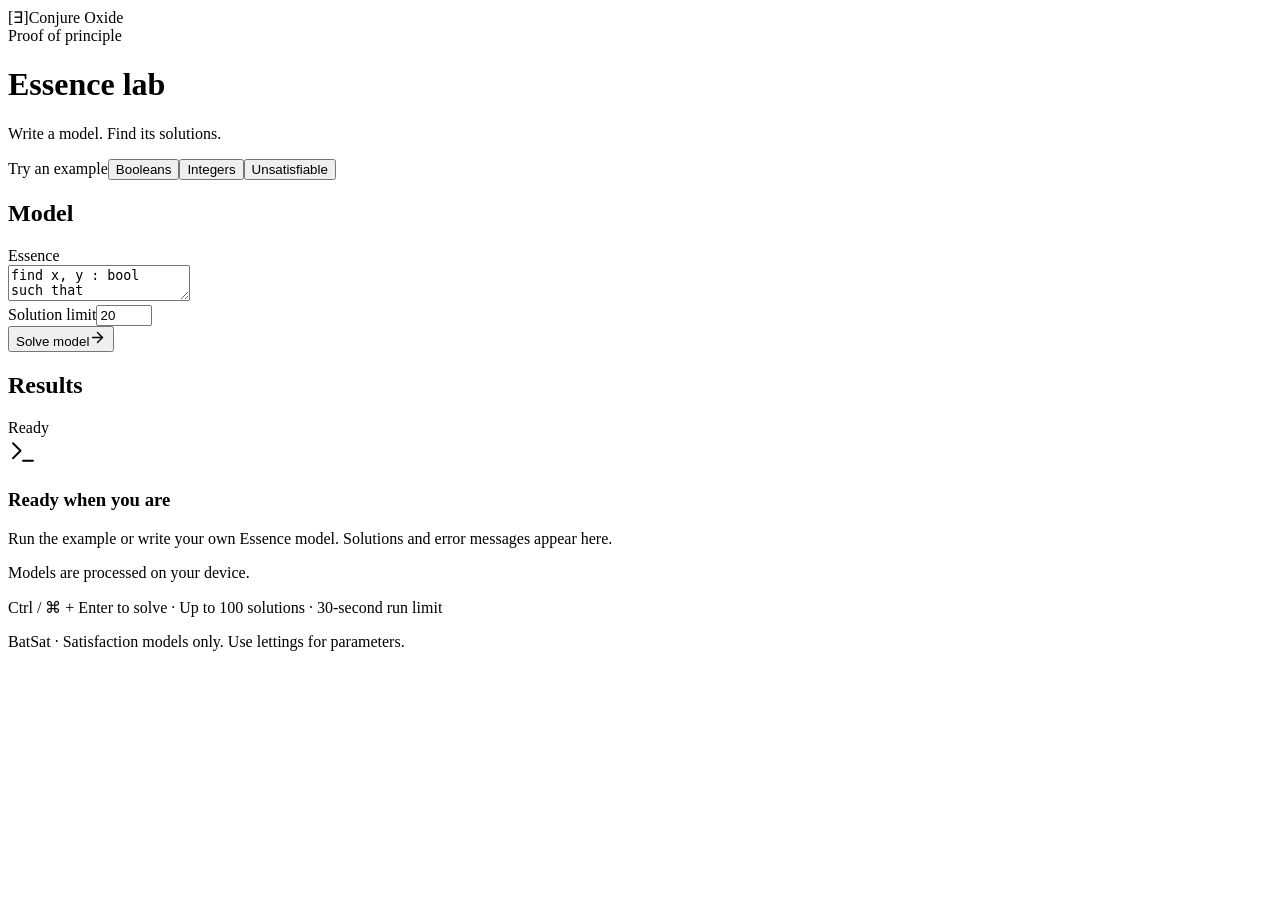
==== index.html @ 1ece5a0e "Publish browser Essence solver proof of principle" ====
<!DOCTYPE html><html lang="en"><head><meta charSet="utf-8"/><meta name="viewport" content="width=device-width, initial-scale=1"/><link rel="stylesheet" href="/conjure-oxide/_next/static/css/index.D-EB26er.css" data-rsc-css-href="/conjure-oxide/_next/static/css/index.D-EB26er.css" data-precedence="vite-rsc/importer-resources"/><link rel="modulepreload" fetchPriority="low" href="/conjure-oxide/_next/static/chunks/index-D1ZuF86F.js"/><script src="/conjure-oxide/_next/static/chunks/rolldown-runtime-B1eV6Wa5.js" type="module" async=""></script><script src="/conjure-oxide/_next/static/chunks/framework-BOWSNNFM.js" type="module" async=""></script><link rel="modulepreload" href="/conjure-oxide/_next/static/chunks/layout-segment-context-C2r4auB1.js" crossorigin=""/><link rel="modulepreload" href="/conjure-oxide/_next/static/chunks/page-CfJSIsMN.js" crossorigin=""/><title>Essence lab · Conjure Oxide</title><meta name="description" content="Write an Essence model and solve it directly in your browser with Conjure Oxide."/><script>Object.assign(((self[Symbol.for("vinext.navigationRuntime")]??={bootstrap:{routeManifest:null},functions:{}}).bootstrap.rsc??={rsc:[]}),{params:{},nav:{"pathname":"/","searchParams":[]}})</script><link rel="modulepreload" href="/conjure-oxide/_next/static/chunks/index-D1ZuF86F.js" />
</head><body><header class="topbar"><div class="brand"><span class="brand-mark" aria-hidden="true">[∃]</span>Conjure Oxide</div><span class="pill">Proof of principle</span></header><main><div class="title-row"><div><h1>Essence lab</h1><p class="subtitle">Write a model. Find its solutions.</p></div><div class="examples"><span>Try an example</span><button type="button" tabindex="0" data-slot="button" class="group/button inline-flex shrink-0 items-center justify-center rounded-lg border bg-clip-padding text-sm font-medium whitespace-nowrap transition-all outline-none select-none focus-visible:border-ring focus-visible:ring-3 focus-visible:ring-ring/50 active:not-aria-[haspopup]:translate-y-px disabled:pointer-events-none disabled:opacity-50 aria-invalid:border-destructive aria-invalid:ring-3 aria-invalid:ring-destructive/20 dark:aria-invalid:border-destructive/50 dark:aria-invalid:ring-destructive/40 [&amp;_svg]:pointer-events-none [&amp;_svg]:shrink-0 [&amp;_svg:not([class*=&#x27;size-&#x27;])]:size-4 border-border bg-background hover:bg-muted hover:text-foreground aria-expanded:bg-muted aria-expanded:text-foreground dark:border-input dark:bg-input/30 dark:hover:bg-input/50 h-8 gap-1.5 px-2.5 has-data-[icon=inline-end]:pr-2 has-data-[icon=inline-start]:pl-2">Booleans</button><button type="button" tabindex="0" data-slot="button" class="group/button inline-flex shrink-0 items-center justify-center rounded-lg border bg-clip-padding text-sm font-medium whitespace-nowrap transition-all outline-none select-none focus-visible:border-ring focus-visible:ring-3 focus-visible:ring-ring/50 active:not-aria-[haspopup]:translate-y-px disabled:pointer-events-none disabled:opacity-50 aria-invalid:border-destructive aria-invalid:ring-3 aria-invalid:ring-destructive/20 dark:aria-invalid:border-destructive/50 dark:aria-invalid:ring-destructive/40 [&amp;_svg]:pointer-events-none [&amp;_svg]:shrink-0 [&amp;_svg:not([class*=&#x27;size-&#x27;])]:size-4 border-border bg-background hover:bg-muted hover:text-foreground aria-expanded:bg-muted aria-expanded:text-foreground dark:border-input dark:bg-input/30 dark:hover:bg-input/50 h-8 gap-1.5 px-2.5 has-data-[icon=inline-end]:pr-2 has-data-[icon=inline-start]:pl-2">Integers</button><button type="button" tabindex="0" data-slot="button" class="group/button inline-flex shrink-0 items-center justify-center rounded-lg border bg-clip-padding text-sm font-medium whitespace-nowrap transition-all outline-none select-none focus-visible:border-ring focus-visible:ring-3 focus-visible:ring-ring/50 active:not-aria-[haspopup]:translate-y-px disabled:pointer-events-none disabled:opacity-50 aria-invalid:border-destructive aria-invalid:ring-3 aria-invalid:ring-destructive/20 dark:aria-invalid:border-destructive/50 dark:aria-invalid:ring-destructive/40 [&amp;_svg]:pointer-events-none [&amp;_svg]:shrink-0 [&amp;_svg:not([class*=&#x27;size-&#x27;])]:size-4 border-border bg-background hover:bg-muted hover:text-foreground aria-expanded:bg-muted aria-expanded:text-foreground dark:border-input dark:bg-input/30 dark:hover:bg-input/50 h-8 gap-1.5 px-2.5 has-data-[icon=inline-end]:pr-2 has-data-[icon=inline-start]:pl-2">Unsatisfiable</button></div></div><div class="workspace"><section class="panel editor dark" aria-labelledby="model-heading"><div class="panel-head"><h2 id="model-heading"><label for="model">Model</label></h2><span>Essence</span></div><textarea data-slot="textarea" class="flex field-sizing-content min-h-16 w-full rounded-lg border border-input bg-transparent px-2.5 py-2 text-base transition-colors outline-none placeholder:text-muted-foreground focus-visible:border-ring focus-visible:ring-3 focus-visible:ring-ring/50 disabled:cursor-not-allowed disabled:bg-input/50 disabled:opacity-50 aria-invalid:border-destructive aria-invalid:ring-3 aria-invalid:ring-destructive/20 md:text-sm dark:bg-input/30 dark:disabled:bg-input/80 dark:aria-invalid:border-destructive/50 dark:aria-invalid:ring-destructive/40" id="model" spellCheck="false" autoCapitalize="off" autoCorrect="off" aria-describedby="model-help">find x, y : bool
such that
    x != y
</textarea><div class="controls"><label class="limit" for="limit">Solution limit<input id="limit" type="number" data-slot="input" min="1" max="100" aria-invalid="false" class="h-8 w-full min-w-0 rounded-lg border border-input bg-transparent px-2.5 py-1 text-base transition-colors outline-none file:inline-flex file:h-6 file:border-0 file:bg-transparent file:text-sm file:font-medium file:text-foreground placeholder:text-muted-foreground focus-visible:border-ring focus-visible:ring-3 focus-visible:ring-ring/50 disabled:pointer-events-none disabled:cursor-not-allowed disabled:bg-input/50 disabled:opacity-50 aria-invalid:border-destructive aria-invalid:ring-3 aria-invalid:ring-destructive/20 md:text-sm dark:bg-input/30 dark:disabled:bg-input/80 dark:aria-invalid:border-destructive/50 dark:aria-invalid:ring-destructive/40" value="20"/></label><div class="solve-actions"><button type="button" tabindex="0" data-slot="button" class="group/button inline-flex shrink-0 items-center justify-center rounded-lg border border-transparent bg-clip-padding text-sm font-medium whitespace-nowrap transition-all outline-none select-none focus-visible:border-ring focus-visible:ring-3 focus-visible:ring-ring/50 active:not-aria-[haspopup]:translate-y-px disabled:pointer-events-none disabled:opacity-50 aria-invalid:border-destructive aria-invalid:ring-3 aria-invalid:ring-destructive/20 dark:aria-invalid:border-destructive/50 dark:aria-invalid:ring-destructive/40 [&amp;_svg]:pointer-events-none [&amp;_svg]:shrink-0 [&amp;_svg:not([class*=&#x27;size-&#x27;])]:size-4 bg-primary text-primary-foreground hover:bg-primary/80 h-8 gap-1.5 px-2.5 has-data-[icon=inline-end]:pr-2 has-data-[icon=inline-start]:pl-2 solve-button">Solve model<svg xmlns="http://www.w3.org/2000/svg" width="17" height="17" viewBox="0 0 24 24" fill="none" stroke="currentColor" stroke-width="2" stroke-linecap="round" stroke-linejoin="round" class="lucide lucide-arrow-right" aria-hidden="true"><path d="M5 12h14"></path><path d="m12 5 7 7-7 7"></path></svg></button></div></div></section><section class="panel" aria-labelledby="results-heading" aria-busy="false"><div class="panel-head"><h2 id="results-heading">Results</h2><span class="status " role="status"><i class="dot"></i>Ready</span></div><div class="results"><div class="empty"><svg xmlns="http://www.w3.org/2000/svg" width="30" height="30" viewBox="0 0 24 24" fill="none" stroke="currentColor" stroke-width="1.5" stroke-linecap="round" stroke-linejoin="round" class="lucide lucide-terminal" aria-hidden="true"><path d="M12 19h8"></path><path d="m4 17 6-6-6-6"></path></svg><h3>Ready when you are</h3><p>Run the example or write your own Essence model. Solutions and error messages appear here.</p></div></div><div class="result-footer">Models are processed on your device.</div></section></div><div class="footnote"><p id="model-help">Ctrl / ⌘ + Enter to solve · Up to 100 solutions · 30-second run limit</p><p>BatSat · Satisfaction models only. Use lettings for parameters.</p></div></main><script type="module" src="/conjure-oxide/_next/static/chunks/index-D1ZuF86F.js" id="_R_" async=""></script><script>((self[Symbol.for("vinext.navigationRuntime")]??={bootstrap:{routeManifest:null},functions:{}}).bootstrap.rsc??={rsc:[]}).rsc.push("2:I[\"c859ea1946e4\",[],\"Children\",1]\n")</script><script>((self[Symbol.for("vinext.navigationRuntime")]??={bootstrap:{routeManifest:null},functions:{}}).bootstrap.rsc??={rsc:[]}).rsc.push("3:I[\"76d458b5142b\",[],\"GlobalErrorBoundary\",1]\n")</script><script>((self[Symbol.for("vinext.navigationRuntime")]??={bootstrap:{routeManifest:null},functions:{}}).bootstrap.rsc??={rsc:[]}).rsc.push("4:I[\"fbe22925fc69\",[],\"default\",1]\n")</script><script>((self[Symbol.for("vinext.navigationRuntime")]??={bootstrap:{routeManifest:null},functions:{}}).bootstrap.rsc??={rsc:[]}).rsc.push("5:I[\"76d458b5142b\",[],\"ErrorBoundary\",1]\n")</script><script>((self[Symbol.for("vinext.navigationRuntime")]??={bootstrap:{routeManifest:null},functions:{}}).bootstrap.rsc??={rsc:[]}).rsc.push("6:I[\"046b06bfa7bd\",[],\"LayoutSegmentProvider\",1]\n")</script><script>((self[Symbol.for("vinext.navigationRuntime")]??={bootstrap:{routeManifest:null},functions:{}}).bootstrap.rsc??={rsc:[]}).rsc.push("7:I[\"c859ea1946e4\",[],\"Slot\",1]\n")</script><script>((self[Symbol.for("vinext.navigationRuntime")]??={bootstrap:{routeManifest:null},functions:{}}).bootstrap.rsc??={rsc:[]}).rsc.push("8:I[\"76d458b5142b\",[],\"NotFoundBoundary\",1]\n")</script><script>((self[Symbol.for("vinext.navigationRuntime")]??={bootstrap:{routeManifest:null},functions:{}}).bootstrap.rsc??={rsc:[]}).rsc.push("9:I[\"b6a85666c16b\",[],\"AppRouterScrollTarget\",1]\n")</script><script>((self[Symbol.for("vinext.navigationRuntime")]??={bootstrap:{routeManifest:null},functions:{}}).bootstrap.rsc??={rsc:[]}).rsc.push("a:I[\"76d458b5142b\",[],\"RedirectBoundary\",1]\n")</script><script>((self[Symbol.for("vinext.navigationRuntime")]??={bootstrap:{routeManifest:null},functions:{}}).bootstrap.rsc??={rsc:[]}).rsc.push(":HL[\"/conjure-oxide/_next/static/css/index.D-EB26er.css\",\"style\"     ]\n")</script><script>((self[Symbol.for("vinext.navigationRuntime")]??={bootstrap:{routeManifest:null},functions:{}}).bootstrap.rsc??={rsc:[]}).rsc.push("0:{\"page:/\":\"$L1\",\"layout:/\":[[[\"$\",\"link\",\"css:/conjure-oxide/_next/static/css/index.D-EB26er.css\",{\"rel\":\"stylesheet\",\"precedence\":\"vite-rsc/importer-resources\",\"href\":\"/conjure-oxide/_next/static/css/index.D-EB26er.css\",\"data-rsc-css-href\":\"/conjure-oxide/_next/static/css/index.D-EB26er.css\"}],\"$undefined\"],[\"$\",\"html\",null,{\"lang\":\"en\",\"children\":[\"$\",\"body\",null,{\"children\":[\"$\",\"$L2\",null,{}]}]}]],\"route:/\":[[[\"$\",\"meta\",null,{\"charSet\":\"utf-8\"}],[[\"$\",\"title\",\"0\",{\"children\":\"Essence lab · Conjure Oxide\"}],[\"$\",\"meta\",\"1\",{\"name\":\"description\",\"content\":\"Write an Essence model and solve it directly in your browser with Conjure Oxide.\"}]],[[\"$\",\"meta\",\"0\",{\"name\":\"viewport\",\"content\":\"width=device-width, initial-scale=1\"}]]],[\"$\",\"$L3\",null,{\"fallback\":\"$4\",\"children\":[\"$\",\"$L5\",null,{\"fallback\":\"$4\",\"children\":[\"$\",\"$L6\",null,{\"providerId\":\"layout:/\",\"segmentMap\":{\"children\":[]},\"children\":[\"$\",\"$L7\",null,{\"id\":\"layout:/\",\"parallelSlots\":\"$undefined\",\"children\":[\"$\",\"$L8\",null,{\"resetKey\":\"\",\"fallback\":[[\"$\",\"title\",null,{\"children\":\"404: This page could not be found.\"}],[\"$\",\"div\",null,{\"style\":{\"fontFamily\":\"system-ui,\\\"Segoe UI\\\",Roboto,Helvetica,Arial,sans-serif,\\\"Apple Color Emoji\\\",\\\"Segoe UI Emoji\\\"\",\"height\":\"100vh\",\"textAlign\":\"center\",\"display\":\"flex\",\"flexDirection\":\"column\",\"alignItems\":\"center\",\"justifyContent\":\"center\"},\"children\":[\"$\",\"div\",null,{\"children\":[[\"$\",\"style\",null,{\"dangerouslySetInnerHTML\":{\"__html\":\"body{color:#000;background:#fff;margin:0}.next-error-h1{border-right:1px solid rgba(0,0,0,.3)}@media (prefers-color-scheme:dark){body{color:#fff;background:#000}.next-error-h1{border-right:1px solid rgba(255,255,255,.3)}}\"}}],[\"$\",\"h1\",null,{\"className\":\"next-error-h1\",\"style\":{\"display\":\"inline-block\",\"margin\":\"0 20px 0 0\",\"padding\":\"0 23px 0 0\",\"fontSize\":24,\"fontWeight\":500,\"verticalAlign\":\"top\",\"lineHeight\":\"49px\"},\"children\":404}],[\"$\",\"div\",null,{\"style\":{\"display\":\"inline-block\"},\"children\":[\"$\",\"h2\",null,{\"style\":{\"fontSize\":14,\"fontWeight\":400,\"lineHeight\":\"49px\",\"margin\":0},\"children\":\"This page could not be found.\"}]}]]}]}]],\"children\":[\"$\",\"$L9\",null,{\"children\":[\"$\",\"$La\",null,{\"children\":[[\"$\",\"$L6\",null,{\"providerId\":\"page:/\",\"segmentMap\":{\"children\":[\"__PAGE__\"]},\"children\":[\"$\",\"$L7\",null,{\"id\":\"page:/\"}]}],null]}]}]}]}]}]}]}],null,null],\"__route\":\"route:/\",\"__interceptionContext\":null,\"__layoutIds\":[\"layout:/\"],\"__rootLayout\":\"/\",\"__bfcacheSegmentIdentities\":{\"layout:/\":\"[\\\"layout\\\",\\\"layout:/\\\",\\\"root-boundary:/\\\",\\\"\\\"]\",\"page:/\":\"[\\\"page\\\",\\\"page:/\\\",\\\"root-boundary:/\\\",\\\"\\\"]\"},\"__srcPage\":[\"page\"],\"__layoutFlags\":{\"layout:/\":\"s\"},\"__artifactCompatibility\":{\"schemaVersion\":1,\"graphVersion\":\"app-route-graph:1177fd80f83fa7b0\",\"deploymentVersion\":\"56f64ff7-f9aa-4e78-abe9-997e83420e9f\",\"appElementsSchemaVersion\":1,\"rscPayloadSchemaVersion\":1,\"rootBoundaryId\":\"/\",\"renderEpoch\":null}}\n")</script><script>((self[Symbol.for("vinext.navigationRuntime")]??={bootstrap:{routeManifest:null},functions:{}}).bootstrap.rsc??={rsc:[]}).rsc.push("b:I[\"6efdf509a785\",[],\"default\",1]\n")</script><script>((self[Symbol.for("vinext.navigationRuntime")]??={bootstrap:{routeManifest:null},functions:{}}).bootstrap.rsc??={rsc:[]}).rsc.push("1:[\"$\",\"$Lb\",null,{\"params\":\"$@c\",\"searchParams\":\"$@d\"}]\n")</script><script>((self[Symbol.for("vinext.navigationRuntime")]??={bootstrap:{routeManifest:null},functions:{}}).bootstrap.rsc??={rsc:[]}).rsc.push("c:{}\n")</script><script>((self[Symbol.for("vinext.navigationRuntime")]??={bootstrap:{routeManifest:null},functions:{}}).bootstrap.rsc??={rsc:[]}).rsc.push("d:{}\n")</script><script>Object.assign(((self[Symbol.for("vinext.navigationRuntime")]??={bootstrap:{routeManifest:null},functions:{}}).bootstrap.rsc??={rsc:[]}),{"initialCacheKind":"dynamic"});((self[Symbol.for("vinext.navigationRuntime")]??={bootstrap:{routeManifest:null},functions:{}}).bootstrap.rsc??={rsc:[]}).done=true</script></body></html>
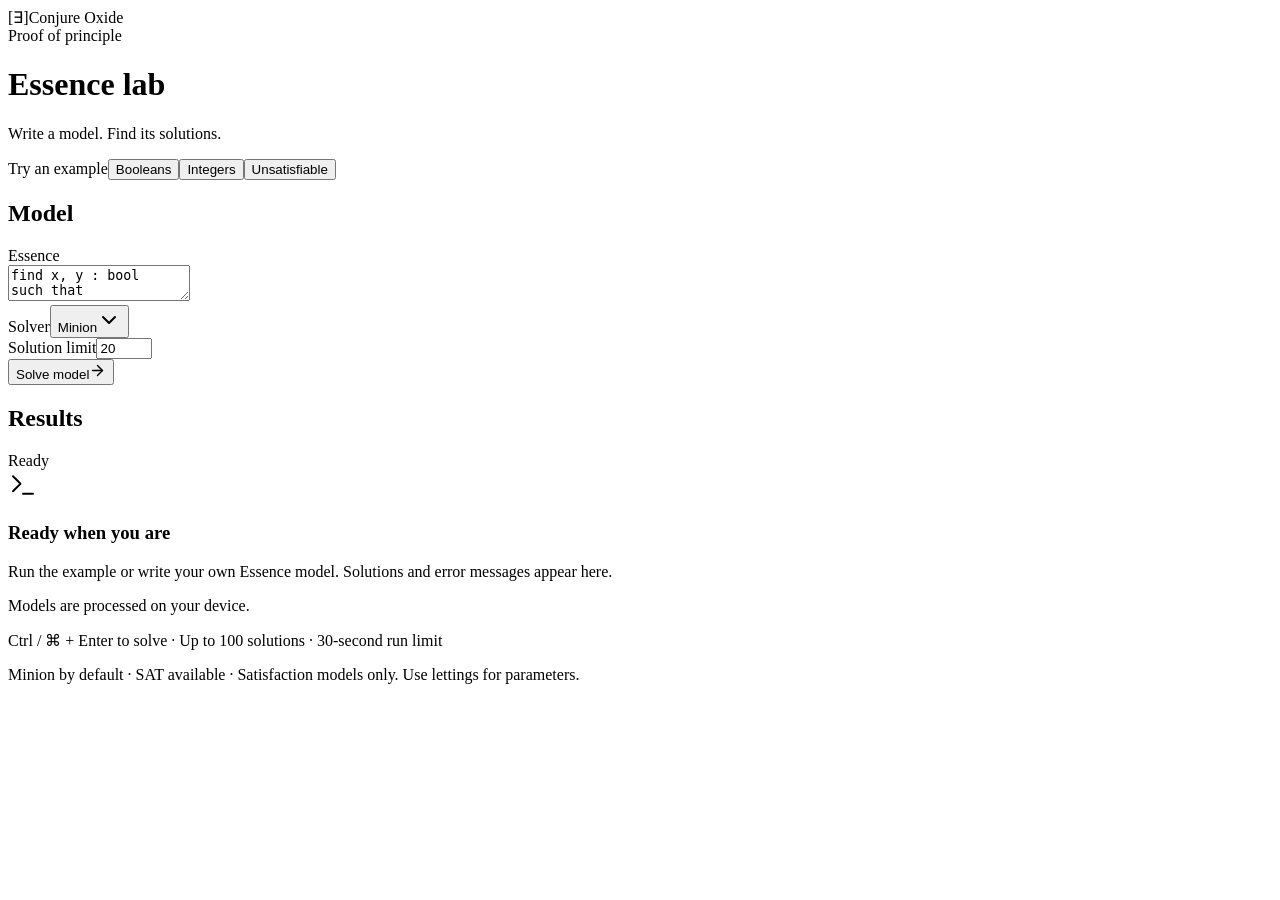
==== commit ff281c16: "Use Minion by default and offer SAT in the Essence demo" ====
--- a/index.html
+++ b/index.html
@@ -1,5 +1,5 @@
-<!DOCTYPE html><html lang="en"><head><meta charSet="utf-8"/><meta name="viewport" content="width=device-width, initial-scale=1"/><link rel="stylesheet" href="/conjure-oxide/_next/static/css/index.D-EB26er.css" data-rsc-css-href="/conjure-oxide/_next/static/css/index.D-EB26er.css" data-precedence="vite-rsc/importer-resources"/><link rel="modulepreload" fetchPriority="low" href="/conjure-oxide/_next/static/chunks/index-D1ZuF86F.js"/><script src="/conjure-oxide/_next/static/chunks/rolldown-runtime-B1eV6Wa5.js" type="module" async=""></script><script src="/conjure-oxide/_next/static/chunks/framework-BOWSNNFM.js" type="module" async=""></script><link rel="modulepreload" href="/conjure-oxide/_next/static/chunks/layout-segment-context-C2r4auB1.js" crossorigin=""/><link rel="modulepreload" href="/conjure-oxide/_next/static/chunks/page-CfJSIsMN.js" crossorigin=""/><title>Essence lab · Conjure Oxide</title><meta name="description" content="Write an Essence model and solve it directly in your browser with Conjure Oxide."/><script>Object.assign(((self[Symbol.for("vinext.navigationRuntime")]??={bootstrap:{routeManifest:null},functions:{}}).bootstrap.rsc??={rsc:[]}),{params:{},nav:{"pathname":"/","searchParams":[]}})</script><link rel="modulepreload" href="/conjure-oxide/_next/static/chunks/index-D1ZuF86F.js" />
+<!DOCTYPE html><html lang="en"><head><meta charSet="utf-8"/><meta name="viewport" content="width=device-width, initial-scale=1"/><link rel="stylesheet" href="/conjure-oxide/_next/static/css/index.CBWcEV_o.css" data-rsc-css-href="/conjure-oxide/_next/static/css/index.CBWcEV_o.css" data-precedence="vite-rsc/importer-resources"/><link rel="modulepreload" fetchPriority="low" href="/conjure-oxide/_next/static/chunks/index-B_EiYoEO.js"/><script src="/conjure-oxide/_next/static/chunks/rolldown-runtime-B1eV6Wa5.js" type="module" async=""></script><script src="/conjure-oxide/_next/static/chunks/framework-BOWSNNFM.js" type="module" async=""></script><link rel="modulepreload" href="/conjure-oxide/_next/static/chunks/layout-segment-context-Cfo13xNK.js" crossorigin=""/><link rel="modulepreload" href="/conjure-oxide/_next/static/chunks/page-0G1RDQ4y.js" crossorigin=""/><title>Essence lab · Conjure Oxide</title><meta name="description" content="Write an Essence model and solve it directly in your browser with Conjure Oxide."/><script>Object.assign(((self[Symbol.for("vinext.navigationRuntime")]??={bootstrap:{routeManifest:null},functions:{}}).bootstrap.rsc??={rsc:[]}),{params:{},nav:{"pathname":"/","searchParams":[]}})</script><link rel="modulepreload" href="/conjure-oxide/_next/static/chunks/index-B_EiYoEO.js" />
 </head><body><header class="topbar"><div class="brand"><span class="brand-mark" aria-hidden="true">[∃]</span>Conjure Oxide</div><span class="pill">Proof of principle</span></header><main><div class="title-row"><div><h1>Essence lab</h1><p class="subtitle">Write a model. Find its solutions.</p></div><div class="examples"><span>Try an example</span><button type="button" tabindex="0" data-slot="button" class="group/button inline-flex shrink-0 items-center justify-center rounded-lg border bg-clip-padding text-sm font-medium whitespace-nowrap transition-all outline-none select-none focus-visible:border-ring focus-visible:ring-3 focus-visible:ring-ring/50 active:not-aria-[haspopup]:translate-y-px disabled:pointer-events-none disabled:opacity-50 aria-invalid:border-destructive aria-invalid:ring-3 aria-invalid:ring-destructive/20 dark:aria-invalid:border-destructive/50 dark:aria-invalid:ring-destructive/40 [&amp;_svg]:pointer-events-none [&amp;_svg]:shrink-0 [&amp;_svg:not([class*=&#x27;size-&#x27;])]:size-4 border-border bg-background hover:bg-muted hover:text-foreground aria-expanded:bg-muted aria-expanded:text-foreground dark:border-input dark:bg-input/30 dark:hover:bg-input/50 h-8 gap-1.5 px-2.5 has-data-[icon=inline-end]:pr-2 has-data-[icon=inline-start]:pl-2">Booleans</button><button type="button" tabindex="0" data-slot="button" class="group/button inline-flex shrink-0 items-center justify-center rounded-lg border bg-clip-padding text-sm font-medium whitespace-nowrap transition-all outline-none select-none focus-visible:border-ring focus-visible:ring-3 focus-visible:ring-ring/50 active:not-aria-[haspopup]:translate-y-px disabled:pointer-events-none disabled:opacity-50 aria-invalid:border-destructive aria-invalid:ring-3 aria-invalid:ring-destructive/20 dark:aria-invalid:border-destructive/50 dark:aria-invalid:ring-destructive/40 [&amp;_svg]:pointer-events-none [&amp;_svg]:shrink-0 [&amp;_svg:not([class*=&#x27;size-&#x27;])]:size-4 border-border bg-background hover:bg-muted hover:text-foreground aria-expanded:bg-muted aria-expanded:text-foreground dark:border-input dark:bg-input/30 dark:hover:bg-input/50 h-8 gap-1.5 px-2.5 has-data-[icon=inline-end]:pr-2 has-data-[icon=inline-start]:pl-2">Integers</button><button type="button" tabindex="0" data-slot="button" class="group/button inline-flex shrink-0 items-center justify-center rounded-lg border bg-clip-padding text-sm font-medium whitespace-nowrap transition-all outline-none select-none focus-visible:border-ring focus-visible:ring-3 focus-visible:ring-ring/50 active:not-aria-[haspopup]:translate-y-px disabled:pointer-events-none disabled:opacity-50 aria-invalid:border-destructive aria-invalid:ring-3 aria-invalid:ring-destructive/20 dark:aria-invalid:border-destructive/50 dark:aria-invalid:ring-destructive/40 [&amp;_svg]:pointer-events-none [&amp;_svg]:shrink-0 [&amp;_svg:not([class*=&#x27;size-&#x27;])]:size-4 border-border bg-background hover:bg-muted hover:text-foreground aria-expanded:bg-muted aria-expanded:text-foreground dark:border-input dark:bg-input/30 dark:hover:bg-input/50 h-8 gap-1.5 px-2.5 has-data-[icon=inline-end]:pr-2 has-data-[icon=inline-start]:pl-2">Unsatisfiable</button></div></div><div class="workspace"><section class="panel editor dark" aria-labelledby="model-heading"><div class="panel-head"><h2 id="model-heading"><label for="model">Model</label></h2><span>Essence</span></div><textarea data-slot="textarea" class="flex field-sizing-content min-h-16 w-full rounded-lg border border-input bg-transparent px-2.5 py-2 text-base transition-colors outline-none placeholder:text-muted-foreground focus-visible:border-ring focus-visible:ring-3 focus-visible:ring-ring/50 disabled:cursor-not-allowed disabled:bg-input/50 disabled:opacity-50 aria-invalid:border-destructive aria-invalid:ring-3 aria-invalid:ring-destructive/20 md:text-sm dark:bg-input/30 dark:disabled:bg-input/80 dark:aria-invalid:border-destructive/50 dark:aria-invalid:ring-destructive/40" id="model" spellCheck="false" autoCapitalize="off" autoCorrect="off" aria-describedby="model-help">find x, y : bool
 such that
     x != y
-</textarea><div class="controls"><label class="limit" for="limit">Solution limit<input id="limit" type="number" data-slot="input" min="1" max="100" aria-invalid="false" class="h-8 w-full min-w-0 rounded-lg border border-input bg-transparent px-2.5 py-1 text-base transition-colors outline-none file:inline-flex file:h-6 file:border-0 file:bg-transparent file:text-sm file:font-medium file:text-foreground placeholder:text-muted-foreground focus-visible:border-ring focus-visible:ring-3 focus-visible:ring-ring/50 disabled:pointer-events-none disabled:cursor-not-allowed disabled:bg-input/50 disabled:opacity-50 aria-invalid:border-destructive aria-invalid:ring-3 aria-invalid:ring-destructive/20 md:text-sm dark:bg-input/30 dark:disabled:bg-input/80 dark:aria-invalid:border-destructive/50 dark:aria-invalid:ring-destructive/40" value="20"/></label><div class="solve-actions"><button type="button" tabindex="0" data-slot="button" class="group/button inline-flex shrink-0 items-center justify-center rounded-lg border border-transparent bg-clip-padding text-sm font-medium whitespace-nowrap transition-all outline-none select-none focus-visible:border-ring focus-visible:ring-3 focus-visible:ring-ring/50 active:not-aria-[haspopup]:translate-y-px disabled:pointer-events-none disabled:opacity-50 aria-invalid:border-destructive aria-invalid:ring-3 aria-invalid:ring-destructive/20 dark:aria-invalid:border-destructive/50 dark:aria-invalid:ring-destructive/40 [&amp;_svg]:pointer-events-none [&amp;_svg]:shrink-0 [&amp;_svg:not([class*=&#x27;size-&#x27;])]:size-4 bg-primary text-primary-foreground hover:bg-primary/80 h-8 gap-1.5 px-2.5 has-data-[icon=inline-end]:pr-2 has-data-[icon=inline-start]:pl-2 solve-button">Solve model<svg xmlns="http://www.w3.org/2000/svg" width="17" height="17" viewBox="0 0 24 24" fill="none" stroke="currentColor" stroke-width="2" stroke-linecap="round" stroke-linejoin="round" class="lucide lucide-arrow-right" aria-hidden="true"><path d="M5 12h14"></path><path d="m12 5 7 7-7 7"></path></svg></button></div></div></section><section class="panel" aria-labelledby="results-heading" aria-busy="false"><div class="panel-head"><h2 id="results-heading">Results</h2><span class="status " role="status"><i class="dot"></i>Ready</span></div><div class="results"><div class="empty"><svg xmlns="http://www.w3.org/2000/svg" width="30" height="30" viewBox="0 0 24 24" fill="none" stroke="currentColor" stroke-width="1.5" stroke-linecap="round" stroke-linejoin="round" class="lucide lucide-terminal" aria-hidden="true"><path d="M12 19h8"></path><path d="m4 17 6-6-6-6"></path></svg><h3>Ready when you are</h3><p>Run the example or write your own Essence model. Solutions and error messages appear here.</p></div></div><div class="result-footer">Models are processed on your device.</div></section></div><div class="footnote"><p id="model-help">Ctrl / ⌘ + Enter to solve · Up to 100 solutions · 30-second run limit</p><p>BatSat · Satisfaction models only. Use lettings for parameters.</p></div></main><script type="module" src="/conjure-oxide/_next/static/chunks/index-D1ZuF86F.js" id="_R_" async=""></script><script>((self[Symbol.for("vinext.navigationRuntime")]??={bootstrap:{routeManifest:null},functions:{}}).bootstrap.rsc??={rsc:[]}).rsc.push("2:I[\"c859ea1946e4\",[],\"Children\",1]\n")</script><script>((self[Symbol.for("vinext.navigationRuntime")]??={bootstrap:{routeManifest:null},functions:{}}).bootstrap.rsc??={rsc:[]}).rsc.push("3:I[\"76d458b5142b\",[],\"GlobalErrorBoundary\",1]\n")</script><script>((self[Symbol.for("vinext.navigationRuntime")]??={bootstrap:{routeManifest:null},functions:{}}).bootstrap.rsc??={rsc:[]}).rsc.push("4:I[\"fbe22925fc69\",[],\"default\",1]\n")</script><script>((self[Symbol.for("vinext.navigationRuntime")]??={bootstrap:{routeManifest:null},functions:{}}).bootstrap.rsc??={rsc:[]}).rsc.push("5:I[\"76d458b5142b\",[],\"ErrorBoundary\",1]\n")</script><script>((self[Symbol.for("vinext.navigationRuntime")]??={bootstrap:{routeManifest:null},functions:{}}).bootstrap.rsc??={rsc:[]}).rsc.push("6:I[\"046b06bfa7bd\",[],\"LayoutSegmentProvider\",1]\n")</script><script>((self[Symbol.for("vinext.navigationRuntime")]??={bootstrap:{routeManifest:null},functions:{}}).bootstrap.rsc??={rsc:[]}).rsc.push("7:I[\"c859ea1946e4\",[],\"Slot\",1]\n")</script><script>((self[Symbol.for("vinext.navigationRuntime")]??={bootstrap:{routeManifest:null},functions:{}}).bootstrap.rsc??={rsc:[]}).rsc.push("8:I[\"76d458b5142b\",[],\"NotFoundBoundary\",1]\n")</script><script>((self[Symbol.for("vinext.navigationRuntime")]??={bootstrap:{routeManifest:null},functions:{}}).bootstrap.rsc??={rsc:[]}).rsc.push("9:I[\"b6a85666c16b\",[],\"AppRouterScrollTarget\",1]\n")</script><script>((self[Symbol.for("vinext.navigationRuntime")]??={bootstrap:{routeManifest:null},functions:{}}).bootstrap.rsc??={rsc:[]}).rsc.push("a:I[\"76d458b5142b\",[],\"RedirectBoundary\",1]\n")</script><script>((self[Symbol.for("vinext.navigationRuntime")]??={bootstrap:{routeManifest:null},functions:{}}).bootstrap.rsc??={rsc:[]}).rsc.push(":HL[\"/conjure-oxide/_next/static/css/index.D-EB26er.css\",\"style\"     ]\n")</script><script>((self[Symbol.for("vinext.navigationRuntime")]??={bootstrap:{routeManifest:null},functions:{}}).bootstrap.rsc??={rsc:[]}).rsc.push("0:{\"page:/\":\"$L1\",\"layout:/\":[[[\"$\",\"link\",\"css:/conjure-oxide/_next/static/css/index.D-EB26er.css\",{\"rel\":\"stylesheet\",\"precedence\":\"vite-rsc/importer-resources\",\"href\":\"/conjure-oxide/_next/static/css/index.D-EB26er.css\",\"data-rsc-css-href\":\"/conjure-oxide/_next/static/css/index.D-EB26er.css\"}],\"$undefined\"],[\"$\",\"html\",null,{\"lang\":\"en\",\"children\":[\"$\",\"body\",null,{\"children\":[\"$\",\"$L2\",null,{}]}]}]],\"route:/\":[[[\"$\",\"meta\",null,{\"charSet\":\"utf-8\"}],[[\"$\",\"title\",\"0\",{\"children\":\"Essence lab · Conjure Oxide\"}],[\"$\",\"meta\",\"1\",{\"name\":\"description\",\"content\":\"Write an Essence model and solve it directly in your browser with Conjure Oxide.\"}]],[[\"$\",\"meta\",\"0\",{\"name\":\"viewport\",\"content\":\"width=device-width, initial-scale=1\"}]]],[\"$\",\"$L3\",null,{\"fallback\":\"$4\",\"children\":[\"$\",\"$L5\",null,{\"fallback\":\"$4\",\"children\":[\"$\",\"$L6\",null,{\"providerId\":\"layout:/\",\"segmentMap\":{\"children\":[]},\"children\":[\"$\",\"$L7\",null,{\"id\":\"layout:/\",\"parallelSlots\":\"$undefined\",\"children\":[\"$\",\"$L8\",null,{\"resetKey\":\"\",\"fallback\":[[\"$\",\"title\",null,{\"children\":\"404: This page could not be found.\"}],[\"$\",\"div\",null,{\"style\":{\"fontFamily\":\"system-ui,\\\"Segoe UI\\\",Roboto,Helvetica,Arial,sans-serif,\\\"Apple Color Emoji\\\",\\\"Segoe UI Emoji\\\"\",\"height\":\"100vh\",\"textAlign\":\"center\",\"display\":\"flex\",\"flexDirection\":\"column\",\"alignItems\":\"center\",\"justifyContent\":\"center\"},\"children\":[\"$\",\"div\",null,{\"children\":[[\"$\",\"style\",null,{\"dangerouslySetInnerHTML\":{\"__html\":\"body{color:#000;background:#fff;margin:0}.next-error-h1{border-right:1px solid rgba(0,0,0,.3)}@media (prefers-color-scheme:dark){body{color:#fff;background:#000}.next-error-h1{border-right:1px solid rgba(255,255,255,.3)}}\"}}],[\"$\",\"h1\",null,{\"className\":\"next-error-h1\",\"style\":{\"display\":\"inline-block\",\"margin\":\"0 20px 0 0\",\"padding\":\"0 23px 0 0\",\"fontSize\":24,\"fontWeight\":500,\"verticalAlign\":\"top\",\"lineHeight\":\"49px\"},\"children\":404}],[\"$\",\"div\",null,{\"style\":{\"display\":\"inline-block\"},\"children\":[\"$\",\"h2\",null,{\"style\":{\"fontSize\":14,\"fontWeight\":400,\"lineHeight\":\"49px\",\"margin\":0},\"children\":\"This page could not be found.\"}]}]]}]}]],\"children\":[\"$\",\"$L9\",null,{\"children\":[\"$\",\"$La\",null,{\"children\":[[\"$\",\"$L6\",null,{\"providerId\":\"page:/\",\"segmentMap\":{\"children\":[\"__PAGE__\"]},\"children\":[\"$\",\"$L7\",null,{\"id\":\"page:/\"}]}],null]}]}]}]}]}]}]}],null,null],\"__route\":\"route:/\",\"__interceptionContext\":null,\"__layoutIds\":[\"layout:/\"],\"__rootLayout\":\"/\",\"__bfcacheSegmentIdentities\":{\"layout:/\":\"[\\\"layout\\\",\\\"layout:/\\\",\\\"root-boundary:/\\\",\\\"\\\"]\",\"page:/\":\"[\\\"page\\\",\\\"page:/\\\",\\\"root-boundary:/\\\",\\\"\\\"]\"},\"__srcPage\":[\"page\"],\"__layoutFlags\":{\"layout:/\":\"s\"},\"__artifactCompatibility\":{\"schemaVersion\":1,\"graphVersion\":\"app-route-graph:1177fd80f83fa7b0\",\"deploymentVersion\":\"56f64ff7-f9aa-4e78-abe9-997e83420e9f\",\"appElementsSchemaVersion\":1,\"rscPayloadSchemaVersion\":1,\"rootBoundaryId\":\"/\",\"renderEpoch\":null}}\n")</script><script>((self[Symbol.for("vinext.navigationRuntime")]??={bootstrap:{routeManifest:null},functions:{}}).bootstrap.rsc??={rsc:[]}).rsc.push("b:I[\"6efdf509a785\",[],\"default\",1]\n")</script><script>((self[Symbol.for("vinext.navigationRuntime")]??={bootstrap:{routeManifest:null},functions:{}}).bootstrap.rsc??={rsc:[]}).rsc.push("1:[\"$\",\"$Lb\",null,{\"params\":\"$@c\",\"searchParams\":\"$@d\"}]\n")</script><script>((self[Symbol.for("vinext.navigationRuntime")]??={bootstrap:{routeManifest:null},functions:{}}).bootstrap.rsc??={rsc:[]}).rsc.push("c:{}\n")</script><script>((self[Symbol.for("vinext.navigationRuntime")]??={bootstrap:{routeManifest:null},functions:{}}).bootstrap.rsc??={rsc:[]}).rsc.push("d:{}\n")</script><script>Object.assign(((self[Symbol.for("vinext.navigationRuntime")]??={bootstrap:{routeManifest:null},functions:{}}).bootstrap.rsc??={rsc:[]}),{"initialCacheKind":"dynamic"});((self[Symbol.for("vinext.navigationRuntime")]??={bootstrap:{routeManifest:null},functions:{}}).bootstrap.rsc??={rsc:[]}).done=true</script></body></html>+</textarea><div class="controls"><div class="solver-options"><div class="limit"><label for="solver">Solver</label><button type="button" tabindex="0" id="solver" role="combobox" aria-expanded="false" aria-haspopup="listbox" data-slot="select-trigger" data-size="default" class="flex w-fit items-center justify-between gap-1.5 rounded-lg border border-input bg-transparent py-2 pr-2 pl-2.5 text-sm whitespace-nowrap transition-colors outline-none select-none focus-visible:border-ring focus-visible:ring-3 focus-visible:ring-ring/50 disabled:cursor-not-allowed disabled:opacity-50 aria-invalid:border-destructive aria-invalid:ring-3 aria-invalid:ring-destructive/20 data-placeholder:text-muted-foreground data-[size=default]:h-8 data-[size=sm]:h-7 data-[size=sm]:rounded-[min(var(--radius-md),10px)] *:data-[slot=select-value]:line-clamp-1 *:data-[slot=select-value]:flex *:data-[slot=select-value]:items-center *:data-[slot=select-value]:gap-1.5 dark:bg-input/30 dark:hover:bg-input/50 dark:aria-invalid:border-destructive/50 dark:aria-invalid:ring-destructive/40 [&amp;_svg]:pointer-events-none [&amp;_svg]:shrink-0 [&amp;_svg:not([class*=&#x27;size-&#x27;])]:size-4 solver-trigger"><span data-slot="select-value" class="flex flex-1 text-left">Minion</span><svg xmlns="http://www.w3.org/2000/svg" width="24" height="24" viewBox="0 0 24 24" fill="none" stroke="currentColor" stroke-width="2" stroke-linecap="round" stroke-linejoin="round" class="lucide lucide-chevron-down pointer-events-none size-4 text-muted-foreground" aria-hidden="true"><path d="m6 9 6 6 6-6"></path>▼</svg></button><input id="base-ui-_R_15r9i_-hidden-input" style="clip-path:inset(50%);overflow:hidden;white-space:nowrap;border:0;padding:0;width:1px;height:1px;margin:-1px;position:fixed;top:0;left:0" tabindex="-1" aria-hidden="true" value="minion"/></div><label class="limit" for="limit">Solution limit<input id="limit" type="number" data-slot="input" min="1" max="100" aria-invalid="false" class="h-8 w-full min-w-0 rounded-lg border border-input bg-transparent px-2.5 py-1 text-base transition-colors outline-none file:inline-flex file:h-6 file:border-0 file:bg-transparent file:text-sm file:font-medium file:text-foreground placeholder:text-muted-foreground focus-visible:border-ring focus-visible:ring-3 focus-visible:ring-ring/50 disabled:pointer-events-none disabled:cursor-not-allowed disabled:bg-input/50 disabled:opacity-50 aria-invalid:border-destructive aria-invalid:ring-3 aria-invalid:ring-destructive/20 md:text-sm dark:bg-input/30 dark:disabled:bg-input/80 dark:aria-invalid:border-destructive/50 dark:aria-invalid:ring-destructive/40" value="20"/></label></div><div class="solve-actions"><button type="button" tabindex="0" data-slot="button" class="group/button inline-flex shrink-0 items-center justify-center rounded-lg border border-transparent bg-clip-padding text-sm font-medium whitespace-nowrap transition-all outline-none select-none focus-visible:border-ring focus-visible:ring-3 focus-visible:ring-ring/50 active:not-aria-[haspopup]:translate-y-px disabled:pointer-events-none disabled:opacity-50 aria-invalid:border-destructive aria-invalid:ring-3 aria-invalid:ring-destructive/20 dark:aria-invalid:border-destructive/50 dark:aria-invalid:ring-destructive/40 [&amp;_svg]:pointer-events-none [&amp;_svg]:shrink-0 [&amp;_svg:not([class*=&#x27;size-&#x27;])]:size-4 bg-primary text-primary-foreground hover:bg-primary/80 h-8 gap-1.5 px-2.5 has-data-[icon=inline-end]:pr-2 has-data-[icon=inline-start]:pl-2 solve-button">Solve model<svg xmlns="http://www.w3.org/2000/svg" width="17" height="17" viewBox="0 0 24 24" fill="none" stroke="currentColor" stroke-width="2" stroke-linecap="round" stroke-linejoin="round" class="lucide lucide-arrow-right" aria-hidden="true"><path d="M5 12h14"></path><path d="m12 5 7 7-7 7"></path></svg></button></div></div></section><section class="panel" aria-labelledby="results-heading" aria-busy="false"><div class="panel-head"><h2 id="results-heading">Results</h2><span class="status " role="status"><i class="dot"></i>Ready</span></div><div class="results"><div class="empty"><svg xmlns="http://www.w3.org/2000/svg" width="30" height="30" viewBox="0 0 24 24" fill="none" stroke="currentColor" stroke-width="1.5" stroke-linecap="round" stroke-linejoin="round" class="lucide lucide-terminal" aria-hidden="true"><path d="M12 19h8"></path><path d="m4 17 6-6-6-6"></path></svg><h3>Ready when you are</h3><p>Run the example or write your own Essence model. Solutions and error messages appear here.</p></div></div><div class="result-footer">Models are processed on your device.</div></section></div><div class="footnote"><p id="model-help">Ctrl / ⌘ + Enter to solve · Up to 100 solutions · 30-second run limit</p><p>Minion by default · SAT available · Satisfaction models only. Use lettings for parameters.</p></div></main><script type="module" src="/conjure-oxide/_next/static/chunks/index-B_EiYoEO.js" id="_R_" async=""></script><script>((self[Symbol.for("vinext.navigationRuntime")]??={bootstrap:{routeManifest:null},functions:{}}).bootstrap.rsc??={rsc:[]}).rsc.push("2:I[\"c859ea1946e4\",[],\"Children\",1]\n")</script><script>((self[Symbol.for("vinext.navigationRuntime")]??={bootstrap:{routeManifest:null},functions:{}}).bootstrap.rsc??={rsc:[]}).rsc.push("3:I[\"76d458b5142b\",[],\"GlobalErrorBoundary\",1]\n")</script><script>((self[Symbol.for("vinext.navigationRuntime")]??={bootstrap:{routeManifest:null},functions:{}}).bootstrap.rsc??={rsc:[]}).rsc.push("4:I[\"fbe22925fc69\",[],\"default\",1]\n")</script><script>((self[Symbol.for("vinext.navigationRuntime")]??={bootstrap:{routeManifest:null},functions:{}}).bootstrap.rsc??={rsc:[]}).rsc.push("5:I[\"76d458b5142b\",[],\"ErrorBoundary\",1]\n")</script><script>((self[Symbol.for("vinext.navigationRuntime")]??={bootstrap:{routeManifest:null},functions:{}}).bootstrap.rsc??={rsc:[]}).rsc.push("6:I[\"046b06bfa7bd\",[],\"LayoutSegmentProvider\",1]\n")</script><script>((self[Symbol.for("vinext.navigationRuntime")]??={bootstrap:{routeManifest:null},functions:{}}).bootstrap.rsc??={rsc:[]}).rsc.push("7:I[\"c859ea1946e4\",[],\"Slot\",1]\n")</script><script>((self[Symbol.for("vinext.navigationRuntime")]??={bootstrap:{routeManifest:null},functions:{}}).bootstrap.rsc??={rsc:[]}).rsc.push("8:I[\"76d458b5142b\",[],\"NotFoundBoundary\",1]\n")</script><script>((self[Symbol.for("vinext.navigationRuntime")]??={bootstrap:{routeManifest:null},functions:{}}).bootstrap.rsc??={rsc:[]}).rsc.push("9:I[\"b6a85666c16b\",[],\"AppRouterScrollTarget\",1]\n")</script><script>((self[Symbol.for("vinext.navigationRuntime")]??={bootstrap:{routeManifest:null},functions:{}}).bootstrap.rsc??={rsc:[]}).rsc.push("a:I[\"76d458b5142b\",[],\"RedirectBoundary\",1]\n")</script><script>((self[Symbol.for("vinext.navigationRuntime")]??={bootstrap:{routeManifest:null},functions:{}}).bootstrap.rsc??={rsc:[]}).rsc.push(":HL[\"/conjure-oxide/_next/static/css/index.CBWcEV_o.css\",\"style\"     ]\n")</script><script>((self[Symbol.for("vinext.navigationRuntime")]??={bootstrap:{routeManifest:null},functions:{}}).bootstrap.rsc??={rsc:[]}).rsc.push("0:{\"page:/\":\"$L1\",\"layout:/\":[[[\"$\",\"link\",\"css:/conjure-oxide/_next/static/css/index.CBWcEV_o.css\",{\"rel\":\"stylesheet\",\"precedence\":\"vite-rsc/importer-resources\",\"href\":\"/conjure-oxide/_next/static/css/index.CBWcEV_o.css\",\"data-rsc-css-href\":\"/conjure-oxide/_next/static/css/index.CBWcEV_o.css\"}],\"$undefined\"],[\"$\",\"html\",null,{\"lang\":\"en\",\"children\":[\"$\",\"body\",null,{\"children\":[\"$\",\"$L2\",null,{}]}]}]],\"route:/\":[[[\"$\",\"meta\",null,{\"charSet\":\"utf-8\"}],[[\"$\",\"title\",\"0\",{\"children\":\"Essence lab · Conjure Oxide\"}],[\"$\",\"meta\",\"1\",{\"name\":\"description\",\"content\":\"Write an Essence model and solve it directly in your browser with Conjure Oxide.\"}]],[[\"$\",\"meta\",\"0\",{\"name\":\"viewport\",\"content\":\"width=device-width, initial-scale=1\"}]]],[\"$\",\"$L3\",null,{\"fallback\":\"$4\",\"children\":[\"$\",\"$L5\",null,{\"fallback\":\"$4\",\"children\":[\"$\",\"$L6\",null,{\"providerId\":\"layout:/\",\"segmentMap\":{\"children\":[]},\"children\":[\"$\",\"$L7\",null,{\"id\":\"layout:/\",\"parallelSlots\":\"$undefined\",\"children\":[\"$\",\"$L8\",null,{\"resetKey\":\"\",\"fallback\":[[\"$\",\"title\",null,{\"children\":\"404: This page could not be found.\"}],[\"$\",\"div\",null,{\"style\":{\"fontFamily\":\"system-ui,\\\"Segoe UI\\\",Roboto,Helvetica,Arial,sans-serif,\\\"Apple Color Emoji\\\",\\\"Segoe UI Emoji\\\"\",\"height\":\"100vh\",\"textAlign\":\"center\",\"display\":\"flex\",\"flexDirection\":\"column\",\"alignItems\":\"center\",\"justifyContent\":\"center\"},\"children\":[\"$\",\"div\",null,{\"children\":[[\"$\",\"style\",null,{\"dangerouslySetInnerHTML\":{\"__html\":\"body{color:#000;background:#fff;margin:0}.next-error-h1{border-right:1px solid rgba(0,0,0,.3)}@media (prefers-color-scheme:dark){body{color:#fff;background:#000}.next-error-h1{border-right:1px solid rgba(255,255,255,.3)}}\"}}],[\"$\",\"h1\",null,{\"className\":\"next-error-h1\",\"style\":{\"display\":\"inline-block\",\"margin\":\"0 20px 0 0\",\"padding\":\"0 23px 0 0\",\"fontSize\":24,\"fontWeight\":500,\"verticalAlign\":\"top\",\"lineHeight\":\"49px\"},\"children\":404}],[\"$\",\"div\",null,{\"style\":{\"display\":\"inline-block\"},\"children\":[\"$\",\"h2\",null,{\"style\":{\"fontSize\":14,\"fontWeight\":400,\"lineHeight\":\"49px\",\"margin\":0},\"children\":\"This page could not be found.\"}]}]]}]}]],\"children\":[\"$\",\"$L9\",null,{\"children\":[\"$\",\"$La\",null,{\"children\":[[\"$\",\"$L6\",null,{\"providerId\":\"page:/\",\"segmentMap\":{\"children\":[\"__PAGE__\"]},\"children\":[\"$\",\"$L7\",null,{\"id\":\"page:/\"}]}],null]}]}]}]}]}]}]}],null,null],\"__route\":\"route:/\",\"__interceptionContext\":null,\"__layoutIds\":[\"layout:/\"],\"__rootLayout\":\"/\",\"__bfcacheSegmentIdentities\":{\"layout:/\":\"[\\\"layout\\\",\\\"layout:/\\\",\\\"root-boundary:/\\\",\\\"\\\"]\",\"page:/\":\"[\\\"page\\\",\\\"page:/\\\",\\\"root-boundary:/\\\",\\\"\\\"]\"},\"__srcPage\":[\"page\"],\"__layoutFlags\":{\"layout:/\":\"s\"},\"__artifactCompatibility\":{\"schemaVersion\":1,\"graphVersion\":\"app-route-graph:1177fd80f83fa7b0\",\"deploymentVersion\":\"e0c8c7c4-8b96-4934-944b-3c979a5dd7d1\",\"appElementsSchemaVersion\":1,\"rscPayloadSchemaVersion\":1,\"rootBoundaryId\":\"/\",\"renderEpoch\":null}}\n")</script><script>((self[Symbol.for("vinext.navigationRuntime")]??={bootstrap:{routeManifest:null},functions:{}}).bootstrap.rsc??={rsc:[]}).rsc.push("b:I[\"6efdf509a785\",[],\"default\",1]\n")</script><script>((self[Symbol.for("vinext.navigationRuntime")]??={bootstrap:{routeManifest:null},functions:{}}).bootstrap.rsc??={rsc:[]}).rsc.push("1:[\"$\",\"$Lb\",null,{\"params\":\"$@c\",\"searchParams\":\"$@d\"}]\n")</script><script>((self[Symbol.for("vinext.navigationRuntime")]??={bootstrap:{routeManifest:null},functions:{}}).bootstrap.rsc??={rsc:[]}).rsc.push("c:{}\n")</script><script>((self[Symbol.for("vinext.navigationRuntime")]??={bootstrap:{routeManifest:null},functions:{}}).bootstrap.rsc??={rsc:[]}).rsc.push("d:{}\n")</script><script>Object.assign(((self[Symbol.for("vinext.navigationRuntime")]??={bootstrap:{routeManifest:null},functions:{}}).bootstrap.rsc??={rsc:[]}),{"initialCacheKind":"dynamic"});((self[Symbol.for("vinext.navigationRuntime")]??={bootstrap:{routeManifest:null},functions:{}}).bootstrap.rsc??={rsc:[]}).done=true</script></body></html>
